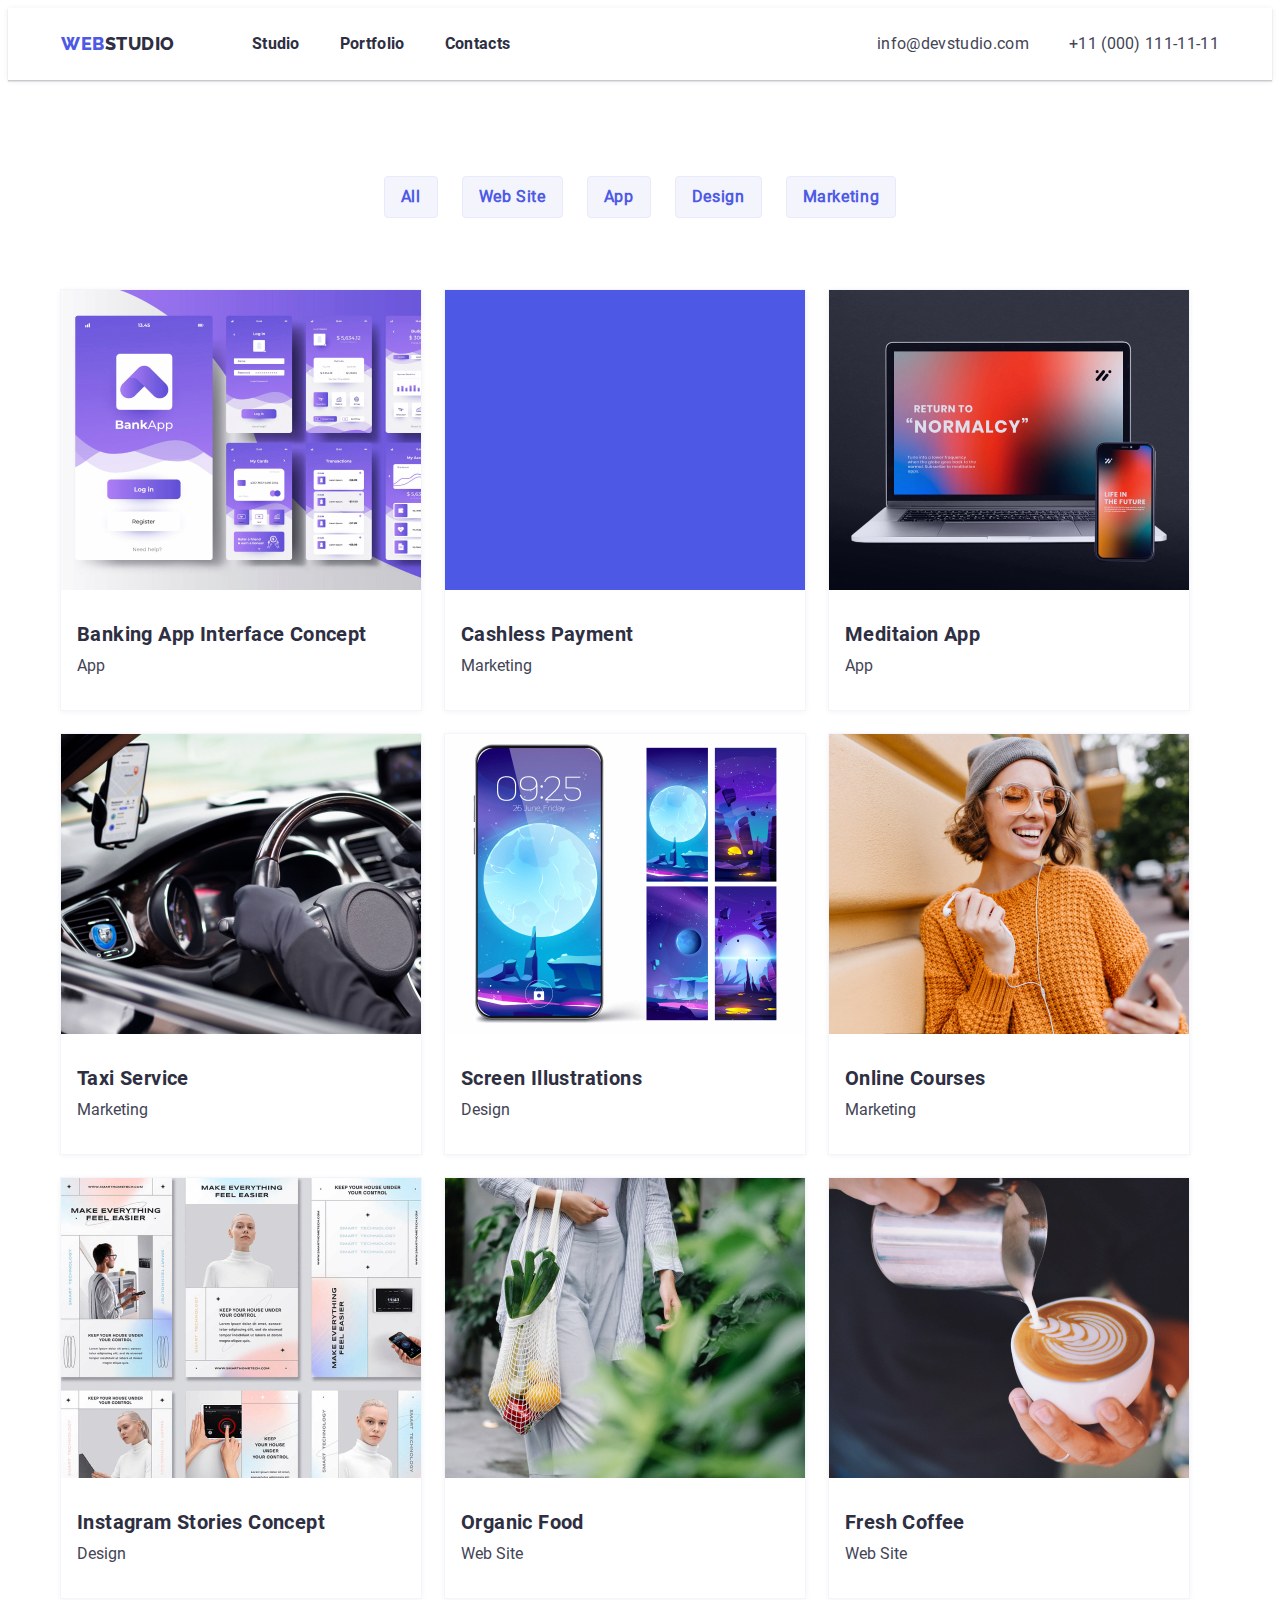
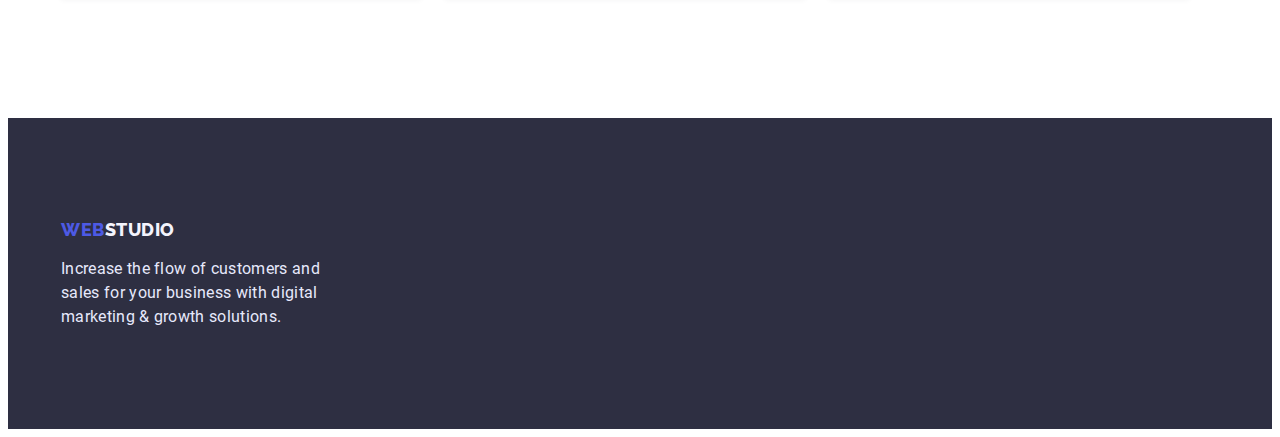
==== portfolio.html @ 8f87d7ba "cloned files from hw3" ====
<!DOCTYPE html>
<html lang="en">
<head>
    <meta charset="UTF-8">
    <meta http-equiv="X-UA-Compatible" content="IE=edge">
    <meta name="viewport" content="width=device-width, initial-scale=1.0">
    
    <link rel="stylesheet" 
    href="https://cdnjs.cloudflare.com/ajax/libs/modern-normalize/1.1.0/modern-normalize.min.css" 
    integrity="sha512-wpPYUAdjBVSE4KJnH1VR1HeZfpl1ub8YT/NKx4PuQ5NmX2tKuGu6U/JRp5y+Y8XG2tV+wKQpNHVUX03MfMFn9Q==" 
    crossorigin="anonymous" 
    referrerpolicy="no-referrer"
    />
   
    <link rel="stylesheet" href="./css/styles.css">
    <title>Portfolio</title>
</head>
<body>
    <!--HEADER-->
    <header class="head">
        <div class="container head-set">
        <nav class="main-nav">
            <a class="webstudio" href="./index.html"><span class="web-btn">WEB</span>STUDIO</a>
            <ul class="header-list">
                <li><a class="navigation link" href="./index.html">Studio</a></li>
                <li><a class="navigation link" href="./portfolio.html">Portfolio</a></li>
                <li><a class="navigation link" href="./index.html">Contacts</a></li>
                </ul>
        </nav>
        <ul class="header-list">
            <li><a class="contacts link" href="mailto:info@devstudio.com">info@devstudio.com</a>
            </li>
            <li><a class="contacts link" href="tel:+11(000)111-11-11">+11 (000) 111-11-11</a>
            </li>
        </ul>
    </div>
    </header>
<!--NAVIGATION-->
    <main>
        <section class="section-portfolio">
    <div class="container">
        <ul class="buttons">
            <li><button class="portfolio-btn">All</button></li> 
            <li><button class="portfolio-btn">Web Site</button></li> 
            <li><button class="portfolio-btn">App</button></li>
            <li><button class="portfolio-btn">Design</button></li>
            <li><button class="portfolio-btn">Marketing</button></li>
           </ul>
       
       <!--CONCEPTS-->
        <ul class="main-content-portfolio">
       <li class="photo-base">
        <img
        width="360" 
        src="./image/image-p1.jpg" 
        alt="Banking App">
        <div class="portfolio-text">
       <h3 class="hero">Banking App Interface Concept</h3>
       <p class="hero-text">App</p>
        </div>
       </li>
       <li class="photo-base">
        <img
        width="360" 
        src="./image/image-p2.jpg" 
        alt="Cashless">
        <div class="portfolio-text">
        <h3 class="hero">Cashless Payment</h3>
       <p class="hero-text">Marketing</p>
        </div>
       </li>
       <li class="photo-base">
        <img
        width="360" 
        src="./image/image-p3.jpg" 
        alt="Meditaion App">
        <div class="portfolio-text">
       <h3 class="hero">Meditaion App</h3>
       <p class="hero-text">App</p>
        </div>
       </li>
       <li class="photo-base">
        <img
        width="360" 
        src="./image/image-p4.jpg" 
        alt="Taxi Service">
        <div class="portfolio-text">
       <h3 class="hero">Taxi Service</h3>
       <p class="hero-text">Marketing</p>
        </div>
       </li>
       <li class="photo-base">
        <img
        width="360" 
        src="./image/image-p5.jpg" 
        alt="Screen Illustrations">
        <div class="portfolio-text">
       <h3 class="hero">Screen Illustrations</h3>
       <p class="hero-text">Design</p>
        </div>
       </li>
       <li class="photo-base">
        <img
        width="360" 
        src="./image/image-p6.jpg" 
        alt="Online Courses">
        <div class="portfolio-text">
       <h3 class="hero">Online Courses</h3>
       <p class="hero-text">Marketing</p>
        </div>
       </li>
       <li class="photo-base">
        <img
        width="360" 
        src="./image/image-p7.jpg" 
        alt="Instagram Stories Concept">
        <div class="portfolio-text">
       <h3 class="hero">Instagram Stories Concept</h3>
       <p class="hero-text">Design</p>
        </div>
       </li>
       <li class="photo-base">
        <img
        width="360" 
        src="./image/image-p8.jpg" 
        alt="Organic Food">
        <div class="portfolio-text">
       <h3 class="hero">Organic Food</h3>
       <p class="hero-text">Web Site</p>
       </div>
       </li>
       <li class="photo-base">
        <img
        width="360" 
        src="./image/image-p9.jpg" 
        alt="Fresh Coffee">
        <div class="portfolio-text"> 
       <h3 class="hero">Fresh Coffee</h3>
       <p class="hero-text">Web Site</p>
        </div>
       </li>
        </ul>
    </div>
     </section>
    </main>
<!--FOOTER-->
    <footer class="footer">
        <div class="container">
        <a class="webstudio-footer" href="./index.html"><span class="web-btn">WEB</span>STUDIO</a>
    <p class="footer-info">Increase the flow of customers and sales for your business with digital marketing & growth solutions.</p>
        </div>
    </footer>

</body>
</html>
---- css/styles.css ----
/* FONTS */
@font-face {
    font-family:"Roboto-bold";
    src: url("../fonts/Roboto-Bold.ttf");
}
@font-face {
    font-family:"Roboto-medium";
    src: url("../fonts/Roboto-Medium.ttf");
}
@font-face {
    font-family:"Roboto-regular";
    src: url("../fonts/Roboto-Regular.ttf");
}
@font-face {
    font-family:"Raleway-extra";
    src: url("../fonts/Raleway-ExtraBold.ttf");
}
/* FONTS END */



/* HEADER */
h1,
h2,
h3,
h4,
p {
  margin-top: 0;
  margin-bottom: 0;
}

ul,
ol {
  margin-top: 0;
  margin-bottom: 0;
  padding-left: 0;
  padding-right: 0;
}


:root {
 --primary-text-color:#434455;
 --title-text-color: #2E2F42;
 --logo-color: #4D5AE5;
}

a:hover {
    color:  blue
}
a:focus {
color: blue;
}

.webstudio {
font-family:"Raleway-extra";
text-decoration: none;
font-size: 18px;
line-height: 1.3;
letter-spacing: 0.03em;
color: #2E2F42;
margin-right: 77px;
}

.link {
font-family: inherit;
}

img {
    display: block;
    max-width: 100%;
    height: auto;
  }

.btn:hover{
    color: blue;
}
.btn {
font-family: 'Roboto-bold';
font-size: 16px;
line-height: 1.1;
letter-spacing: 0.04em;
color: #FFFFFF;
background-color: #4D5AE5;
box-shadow: 0px 4px 4px rgba(0, 0, 0, 0.15);
border-radius: 4px;
border: none;
cursor: pointer;
padding: 16px 32px;
display: flex;
gap:10px;
margin-right: auto;
margin-left: auto;
}

.navigation{
font-family:"Roboto-bold";
font-size: 16px;
line-height: 1.5;
letter-spacing: 0.02em;
color: #2E2F42;
text-decoration: none;
}
.contacts {
    font-family:"Roboto-regular";
    font-size: 16px;
    line-height: 1.5;
    letter-spacing: 0.02em;
    color: #434455;
    text-decoration: none;
}
.heading {
font-family:"Roboto-bold";  
font-size: 56px;
line-height: 1.07;
text-align: center;
letter-spacing: 0.02em;
color: #FFFFFF;
padding-bottom: 48px;
}

.head-section {
    background-color: #2E2F42 ;
    padding: 192px 0px 192px 0px;
    text-align: center;
    margin: 0;
}

.head {
    padding-top: 24px;
    padding-bottom: 24px;
    box-shadow: 0px 2px 1px rgba(46, 47, 66, 0.08), 0px 1px 1px rgba(46, 47, 66, 0.16), 0px 1px 6px rgba(46, 47, 66, 0.08);
}

.head-set {
    display: flex;
    justify-content: space-between;
}
.main-nav {
    display: flex;
    align-items: center;
}
.header-list  {
    list-style: none;
    display: flex;
    align-items: center;
    gap: 40px;
}

ul {
    list-style: none;
}
/* HEADER END */


/* MAIN INFO*/
.hero {
font-family: 'Roboto-bold';
font-size: 20px;
line-height: 1.2;
letter-spacing: 0.02em;
color: #2E2F42;
text-decoration: none;
margin-bottom: 8px;
} 
.hero-text {
font-family: 'Roboto-regular';
font-size: 16px;
line-height: 1.5;
color: #434455;
}
.about-us {
font-family: 'Roboto-bold';
font-size: 36px;
line-height: 1.1;
letter-spacing: 0.02em;
text-align: center;
margin-bottom: 72px;
color: #2E2F42;

}
.web-btn {
font-family: 'Raleway-extra';
font-size: 18px;
line-height: 1.3;
letter-spacing: 0.03em;
color: #4D5AE5;

}
.footer-info {
font-family: 'Roboto-regular';
font-size: 16px;
line-height: 1.5;
letter-spacing: 0.02em;
color: #E7E9FC;
max-width: 264px;
margin-top: 16px;
}
.footer {
    background-color: #2E2F42;
    padding-top: 100px;
    padding-bottom: 100px;
}
.webstudio-footer {
   font-family:"Raleway-extra";
   text-decoration: none;
   font-size: 18px;
   line-height: 1.3;
   display: flex;
   align-items: center;
   letter-spacing: 0.03em;
   text-transform: uppercase;
   color: #F4F4FD;
}
.hero-photo {
   font-family: 'Roboto-regular';
   font-size: 16px;
   line-height: 1.5;
   letter-spacing: 0.02em;
   margin-top: 10px;
}

.section-hero1 {
    display: flex;
    gap: 24px;
    justify-content: center;
}
.container {
    width: 1158px;
    margin: 0 auto;
    padding-left: 12px;
    padding-right: 12px;
}
.section {
    padding-bottom: 120px;
    padding-bottom:120px;
}
.section-about-us {
    box-shadow: 0px 1px 6px rgba(46, 47, 66, 0.08), 0px 1px 1px rgba(46, 47, 66, 0.16), 0px 2px 1px rgba(46, 47, 66, 0.08);
    border-radius: 0px 0px 4px 4px; 
    text-align: center;
    background: #FFFFFF;
    min-width: 264px;
}
.photos {
    display: flex;
    gap: 24px;
    justify-content: center;
    padding-left: 0;
}
.aboutus-text {
    padding-top: 32px;
    padding-bottom: 32px;
}
.section-back-color {
    padding-top: 120px;
    padding-bottom: 120px;
    background: #F4F4FD;
}

/*PORTFOLIO*/
.section-portfolio {
    padding-top: 96px;
    padding-bottom: 120px;
}
.buttons {
    display: flex;
    gap: 24px;
    margin-bottom: 72px;
    padding-right: 0;
    justify-content: center;
    align-items: center;
}
.portfolio-btn {
    font-family: 'Roboto-regular';
    background: #F4F4FD;
    border: 1px solid #E7E9FC;
    border-radius: 4px;
    padding: 8px 16px;
    color: #4D5AE5;
    letter-spacing: 0.04em;
    font-weight: 600;
    font-size: 16px;
    line-height: 24px;
}
button:hover {
    background: #4D5AE5;
    box-shadow: 0px 3px 1px rgba(0, 0, 0, 0.1), 0px 2px 1px rgba(0, 0, 0, 0.08), 0px 2px 2px rgba(0, 0, 0, 0.12);
    border-radius: 4px;
    color: #FFFFFF;
    cursor: pointer;
    }
    .main-content-portfolio {
    display: flex;
    flex-wrap: wrap;
    gap: 24px;
    }
    .photo-base {
    width: 360px;
    height: 420px;
    left: 156px;
    top: 288px;
    background: #FFFFFF;
    outline: 0.5px solid #F4F4FD;
    box-shadow: 0px 1px 6px rgba(46, 47, 66, 0.08);
    }
    .portfolio-text {
    padding-top: 32px;
    padding-left: 16px;
    padding-bottom: 32px;
    }
    .section-about {
        padding-top: 120px;
        padding-bottom: 120px;
    }
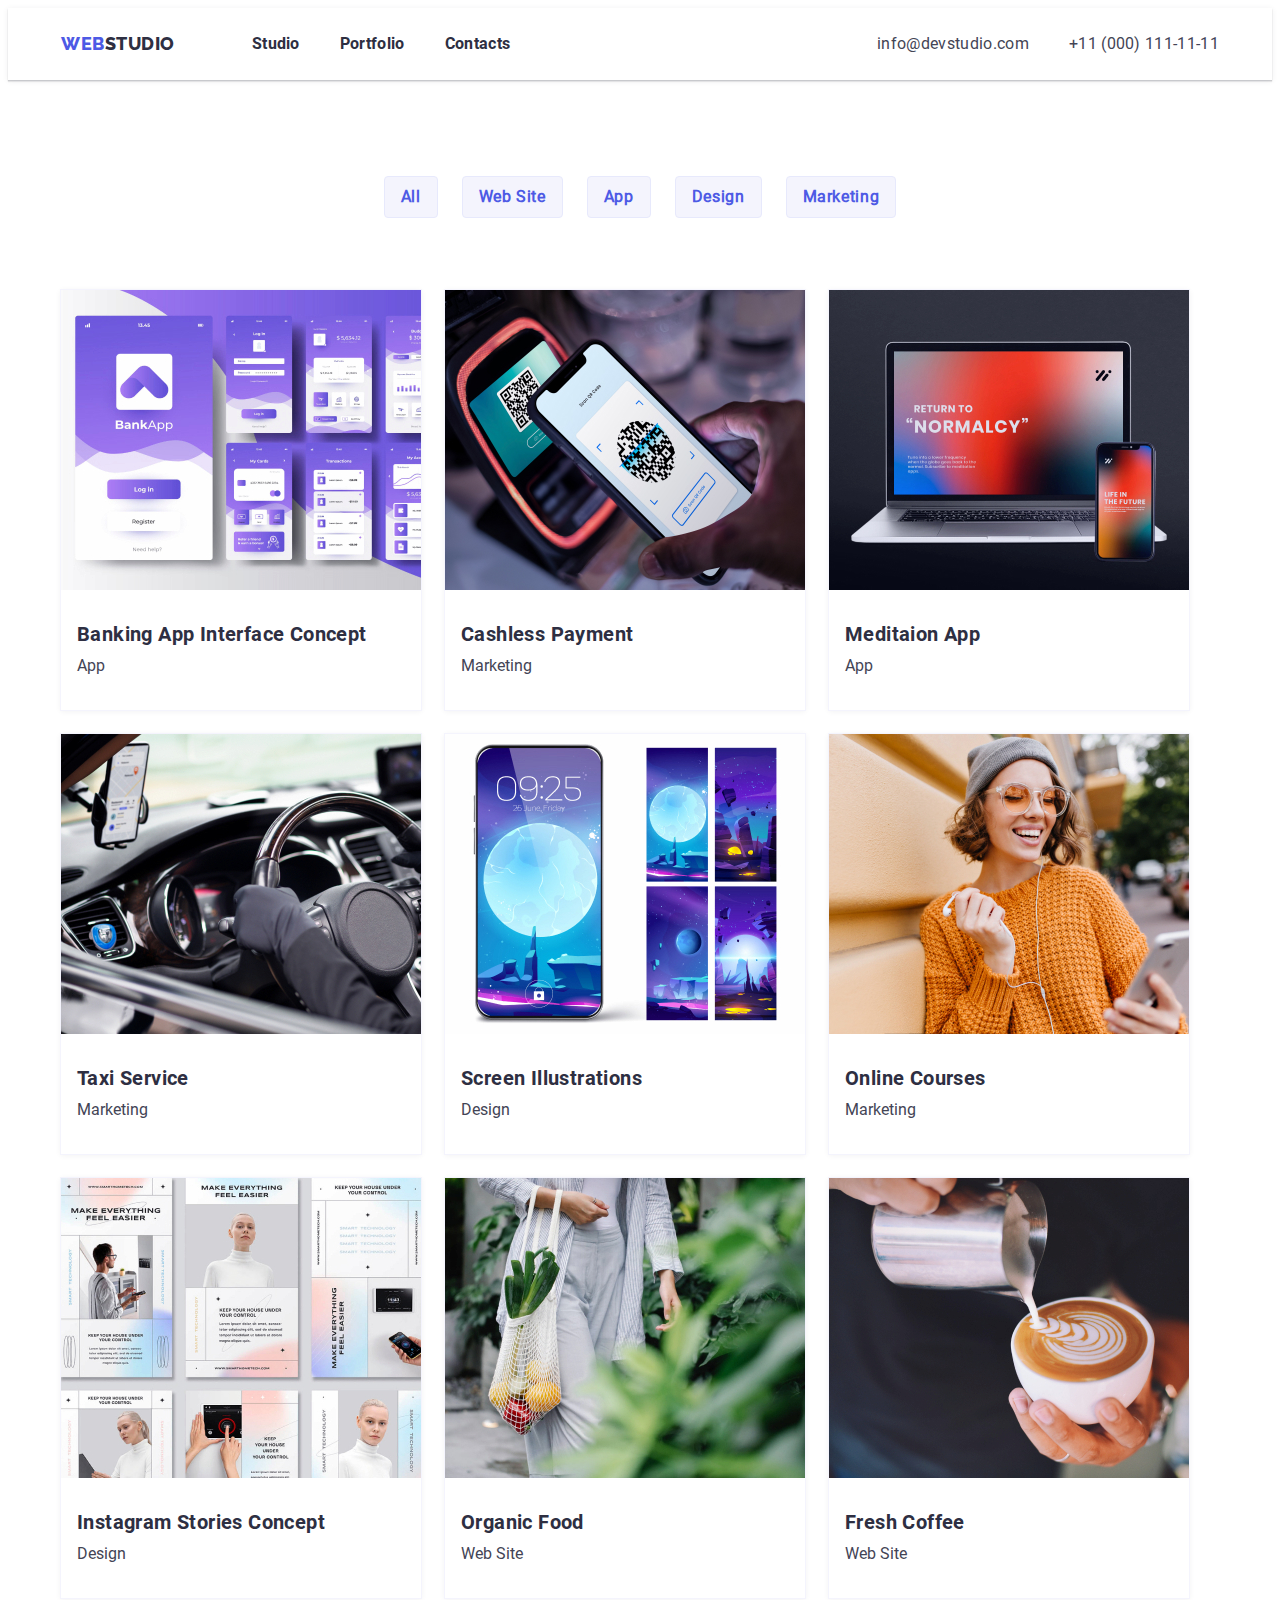
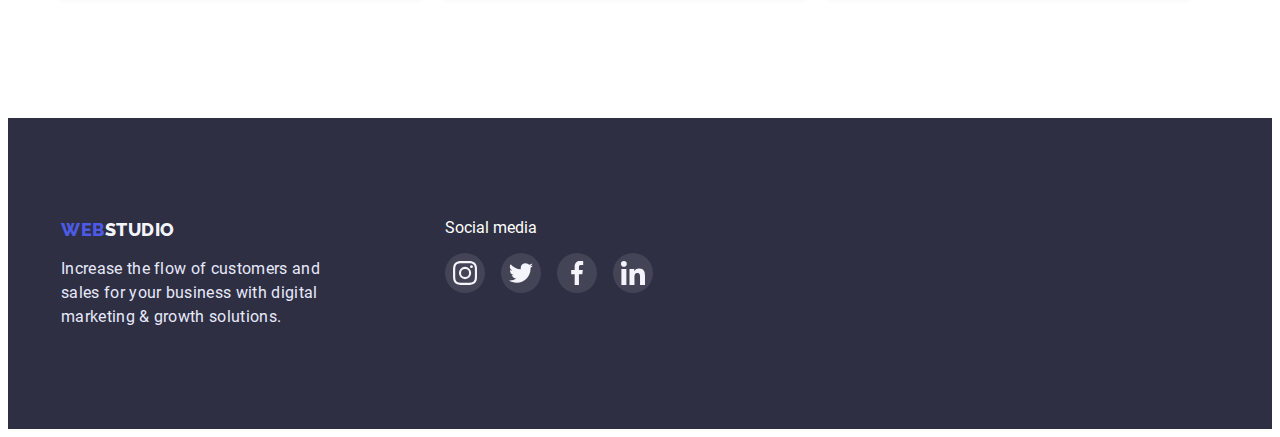
==== commit 5ef705ec: "update html,css" ====
--- a/portfolio.html
+++ b/portfolio.html
@@ -145,11 +145,39 @@
     </main>
 <!--FOOTER-->
     <footer class="footer">
-        <div class="container">
-        <a class="webstudio-footer" href="./index.html"><span class="web-btn">WEB</span>STUDIO</a>
-    <p class="footer-info">Increase the flow of customers and sales for your business with digital marketing & growth solutions.</p>
+        <div class="container social-place">
+            <div>
+                <a class="webstudio-footer" href="./index.html"><span class="web-btn">WEB</span>STUDIO</a>
+                <p class="footer-info">Increase the flow of customers and sales for your business with digital marketing &
+                    growth solutions. </p>
+            </div>
+            <div class="footer-media">
+                <p class="media-style">Social media</p>
+                <ul class="footer-gap">
+                    <li>
+                        <a class="btn-config-footer" href=""><svg class="social-btn-footer">
+                                <use href="./image/symbol-defs.svg#instagram"></use>
+                            </svg></a>
+                    </li>
+                    <li>
+                        <a class="btn-config-footer" href=""><svg class="social-btn-footer">
+                                <use href="./image/symbol-defs.svg#twitter"></use>
+                            </svg></a>
+                    </li>
+                    <li>
+                        <a class="btn-config-footer" href=""><svg class="social-btn-footer">
+                                <use href="./image/symbol-defs.svg#facebook"></use>
+                            </svg></a>
+                    </li>
+                    <li>
+                        <a class="btn-config-footer" href=""><svg class="social-btn-footer">
+                                <use href="./image/symbol-defs.svg#linkedin"></use>
+                            </svg></a>
+                    </li>
+                    </li>
+                </ul>
+            </div>
         </div>
     </footer>
-
 </body>
 </html>--- a/css/styles.css
+++ b/css/styles.css
@@ -35,6 +35,7 @@
   margin-bottom: 0;
   padding-left: 0;
   padding-right: 0;
+  
 }
 
 
@@ -42,6 +43,7 @@
  --primary-text-color:#434455;
  --title-text-color: #2E2F42;
  --logo-color: #4D5AE5;
+ --white-footer: #FFFFFF;
 }
 
 a:hover {
@@ -72,7 +74,7 @@
   }
 
 .btn:hover{
-    color: blue;
+    background-color:#404BBF;
 }
 .btn {
 font-family: 'Roboto-bold';
@@ -86,7 +88,7 @@
 border: none;
 cursor: pointer;
 padding: 16px 32px;
-display: flex;
+display: inline-flex;
 gap:10px;
 margin-right: auto;
 margin-left: auto;
@@ -116,13 +118,21 @@
 letter-spacing: 0.02em;
 color: #FFFFFF;
 padding-bottom: 48px;
+
 }
 
 .head-section {
-    background-color: #2E2F42 ;
+    background-color: var(--title-text-color);
+    background-image: linear-gradient(to right,
+    rgba( 46, 47, 66, 0.7 ),
+    rgba( 46, 47, 66, 0.7 )),
+    url(../image/people-office\ 1.jpg);
+    box-shadow: 0px 4px 4px rgba(0, 0, 0, 0.25), 0px 4px 4px rgba(0, 0, 0, 0.25);
+    background-size: cover;
     padding: 192px 0px 192px 0px;
     text-align: center;
     margin: 0;
+    width: 1440px;
 }
 
 .head {
@@ -282,7 +292,7 @@
     font-size: 16px;
     line-height: 24px;
 }
-button:hover {
+.portfolio-btn:hover {
     background: #4D5AE5;
     box-shadow: 0px 3px 1px rgba(0, 0, 0, 0.1), 0px 2px 1px rgba(0, 0, 0, 0.08), 0px 2px 2px rgba(0, 0, 0, 0.12);
     border-radius: 4px;
@@ -293,6 +303,9 @@
     display: flex;
     flex-wrap: wrap;
     gap: 24px;
+    }
+    .main-content-portfolio:hover {
+        box-shadow:0px 1px 6px rgba(46, 47, 66, 0.08);
     }
     .photo-base {
     width: 360px;
@@ -302,6 +315,7 @@
     background: #FFFFFF;
     outline: 0.5px solid #F4F4FD;
     box-shadow: 0px 1px 6px rgba(46, 47, 66, 0.08);
+
     }
     .portfolio-text {
     padding-top: 32px;
@@ -311,4 +325,108 @@
     .section-about {
         padding-top: 120px;
         padding-bottom: 120px;
-    }+    }
+    
+.icon-svg{
+    width: 64px;
+    height: 64px;
+}
+.skill-card {
+    display: flex;
+    align-items: center;
+    justify-content: center;
+    width: 264px;
+    height: 112px;
+    background-color: #F4F4FD;
+    margin-bottom: 8px;
+}
+.social {
+    display:flex;
+    align-items: center;
+    margin-left: 16px;
+    margin-right: 16px;
+    padding-top: 8px;
+    width: 232px;
+    height: 48px;
+    gap: 24px;
+}
+.social-btn {
+    width: 16px;
+    height: 16px;
+    align-items: center;
+    justify-content: center;
+    
+}
+.btn-config {
+background-color: #4D5AE5;
+display: flex;
+align-items: center;
+justify-content: center;
+border-radius: 50%;
+border:none;
+width: 40px;
+height: 40px;
+}
+.about-customer {
+    font-family: 'Roboto-medium';
+    font-size: 36px;
+    line-height: 1.1;
+    letter-spacing: 0.02em;
+    text-align: center;
+    color: #2E2F42;
+    padding-top: 120px;
+    padding-bottom: 120px;
+}
+.customers {
+    display: inline-flex;
+    align-items: center;
+    justify-content: center;
+    width: 168px;
+    height: 88px;
+    border: 1px solid #8E8F99;
+    border-radius: 4px;
+}
+.customer-svg {
+    display: flex;
+    width: 40px;
+    height: 52px;
+}
+.svg-position {
+    display: flex;
+    gap: 24px;
+}
+
+
+.footer-media {
+    width: 208px;
+    margin-left: 120px;
+}
+.social-place {
+    display: flex;
+}
+
+.media-style {
+    font-family: "Roboto-regular";
+    font-size: 16px;
+    color: var(--white-footer);
+    padding-bottom: 16px;
+}
+
+.btn-config-footer {
+        background-color:rgba(255, 255, 255, 0.1);
+        display: flex;
+        align-items: center;
+        justify-content: center;
+        border-radius: 50%;
+        border: none;
+        width: 40px;
+        height: 40px;
+}
+.social-btn-footer {
+    width: 24px;
+    height: 24px;
+}
+.footer-gap {
+    display: flex;
+    gap: 16px;
+}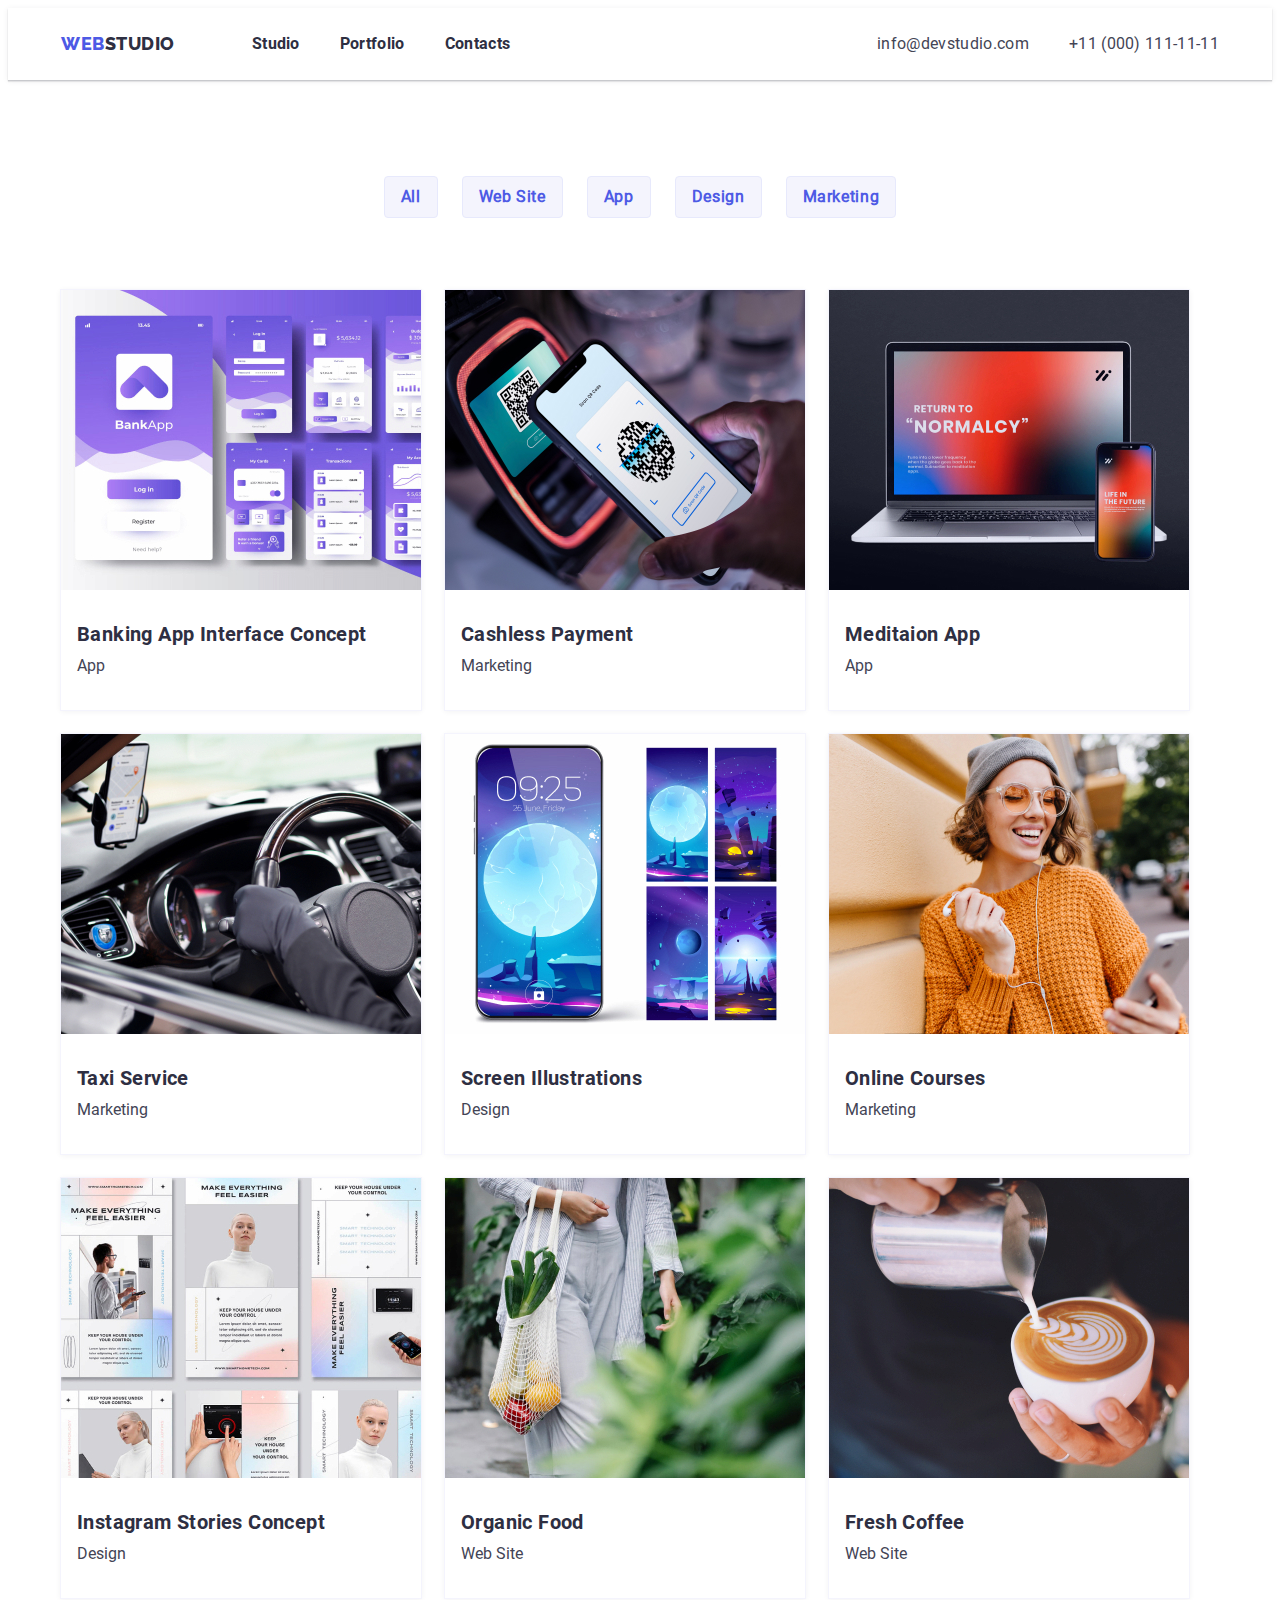
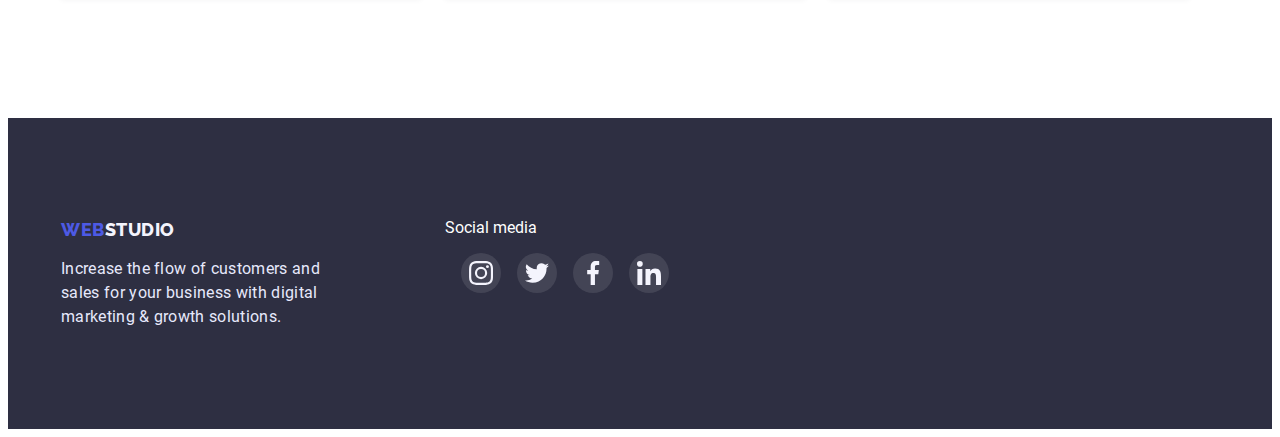
==== commit 6bbb8fd7: "fixing bugs" ====
--- a/portfolio.html
+++ b/portfolio.html
@@ -155,6 +155,7 @@
                 <p class="media-style">Social media</p>
                 <ul class="footer-gap">
                     <li>
+                        <li>
                         <a class="btn-config-footer" href=""><svg class="social-btn-footer">
                                 <use href="./image/symbol-defs.svg#instagram"></use>
                             </svg></a>
--- a/css/styles.css
+++ b/css/styles.css
@@ -132,7 +132,6 @@
     padding: 192px 0px 192px 0px;
     text-align: center;
     margin: 0;
-    width: 1440px;
 }
 
 .head {
